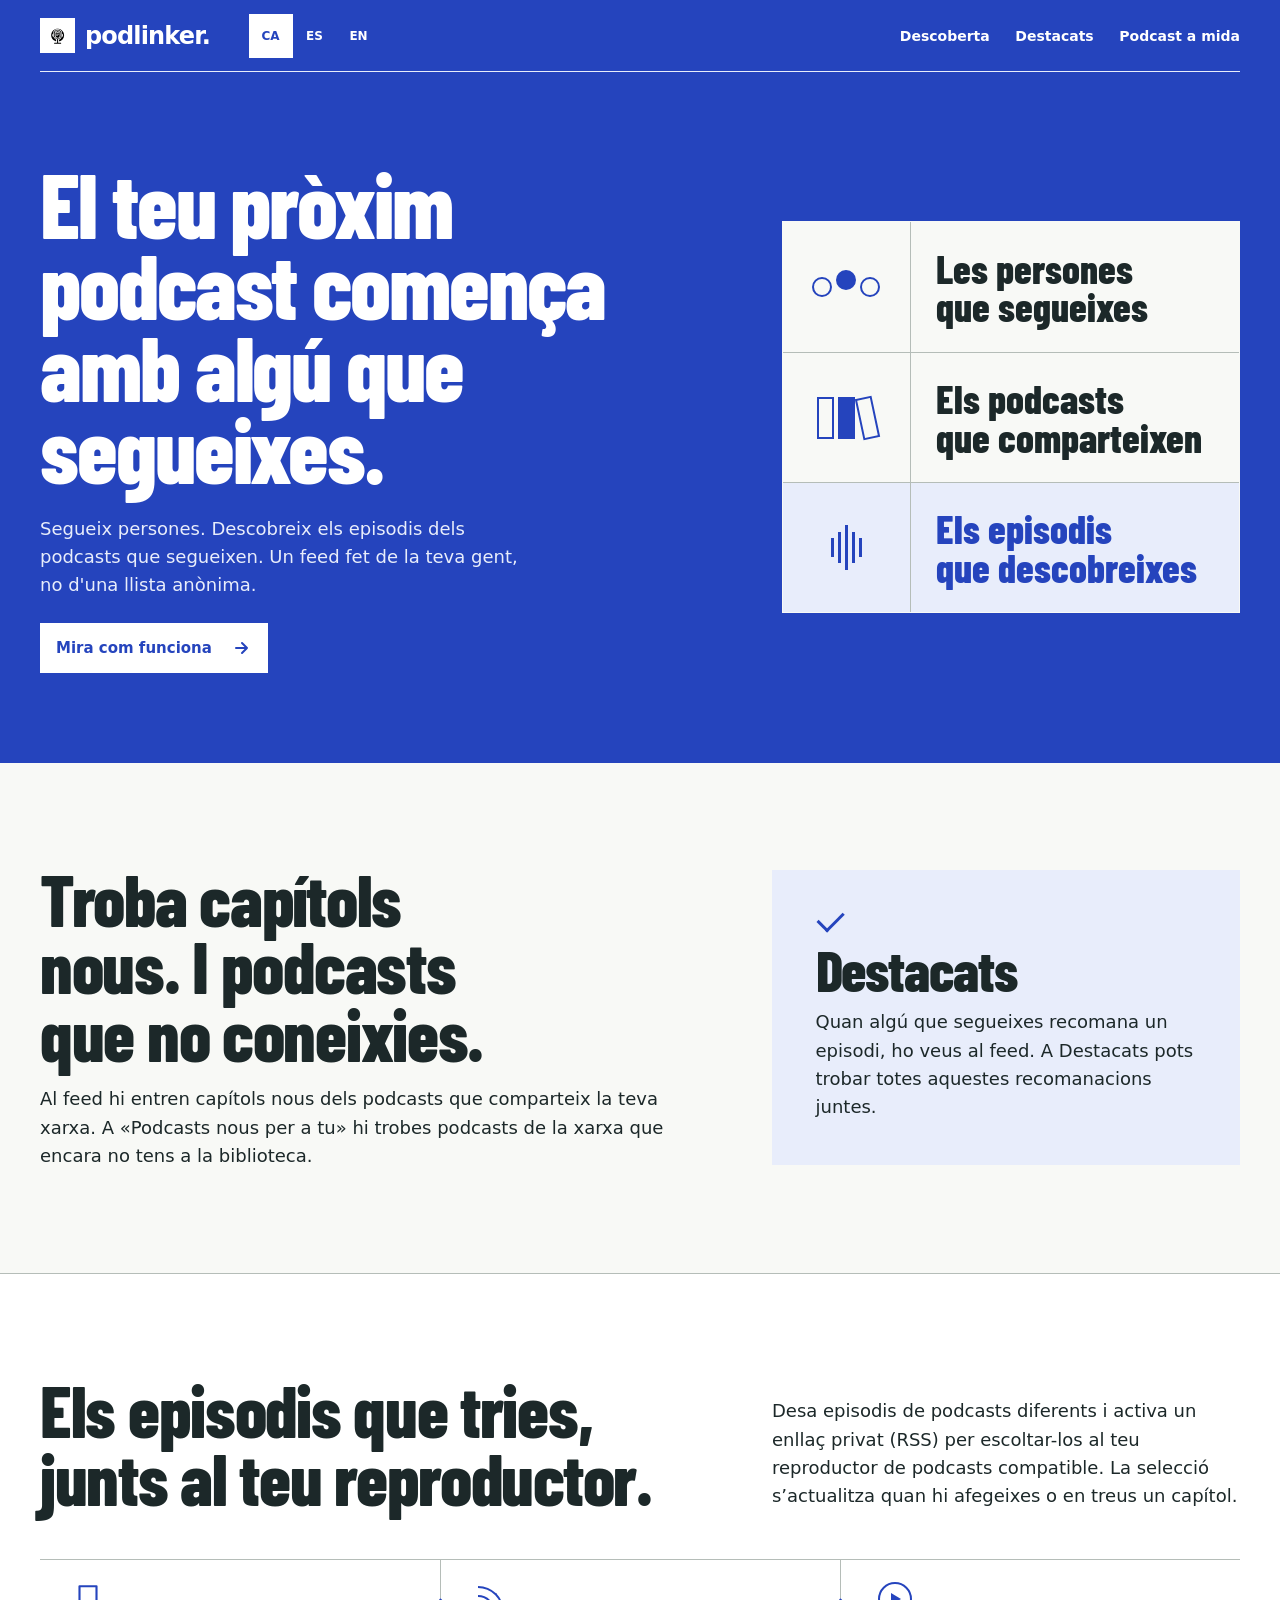
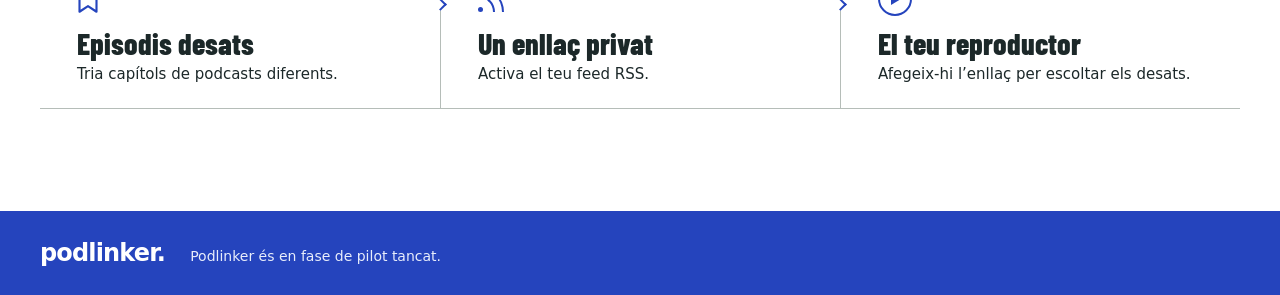
==== ca/index.html @ fc0872ed "Bring social discovery into the landing hero" ====
<!doctype html>
<html lang="ca">
<head>
  <meta charset="utf-8">
  <meta name="viewport" content="width=device-width, initial-scale=1">
  <meta name="theme-color" content="#2544bd">
  <title>Podlinker — Descobreix podcasts a través de la teva gent</title>
  <meta name="description" content="Descobreix episodis a través de les persones que segueixes. Desa els que tries i escolta&#x27;ls en un podcast a la teva mida.">
  <meta property="og:type" content="website">
  <meta property="og:title" content="Podlinker — Descobreix podcasts a través de la teva gent">
  <meta property="og:description" content="Descobreix episodis a través de les persones que segueixes. Desa els que tries i escolta&#x27;ls en un podcast a la teva mida.">
  <meta property="og:image" content="https://podlinker.com/assets/og-ca.png">
  <meta property="og:image:width" content="1200">
  <meta property="og:image:height" content="630">
  <meta property="og:url" content="https://podlinker.com/ca/">
  <link rel="canonical" href="https://podlinker.com/ca/">
  <link rel="alternate" hreflang="ca" href="https://podlinker.com/ca/">
<link rel="alternate" hreflang="es" href="https://podlinker.com/es/">
<link rel="alternate" hreflang="en" href="https://podlinker.com/en/">
  <link rel="alternate" hreflang="x-default" href="https://podlinker.com/">
  <link rel="icon" type="image/svg+xml" href="../assets/favicon.svg">
  <link rel="preload" href="../assets/barlow-condensed-800.woff2" as="font" type="font/woff2" crossorigin>
  <link rel="stylesheet" href="../assets/style.css">
  <script defer src="../assets/site.js"></script>
</head>
<body>
  <a class="skip-link" href="#main">Salta al contingut</a>
  <header class="site-header">
    <div class="wrap header-inner">
      <a class="brand" href="./" aria-label="Podlinker, inici"><span class="brand-mark"><img src="../assets/logo.svg" alt="" width="28" height="28"></span><span>podlinker<span class="brand-dot">.</span></span></a>
      <nav class="language-switch" aria-label="Idioma del web"><a href="../ca/" lang="ca" hreflang="ca" data-lang="ca" class="active" aria-current="page">CA<span class="sr-only"> — Català</span></a>
<a href="../es/" lang="es" hreflang="es" data-lang="es" class="" >ES<span class="sr-only"> — Español</span></a>
<a href="../en/" lang="en" hreflang="en" data-lang="en" class="" >EN<span class="sr-only"> — English</span></a></nav>
      <nav class="header-nav" aria-label="Navegació principal"><a href="#com-funciona">Descoberta</a><a href="#destacats">Destacats</a><a href="#podcast-a-mida">Podcast a mida</a></nav>
    </div>
  </header>
  <main id="main" tabindex="-1">
    <section class="hero" aria-labelledby="hero-title">
      <div class="wrap hero-inner">
        <div class="hero-main">
          <h1 id="hero-title">El teu pròxim podcast comença amb algú que segueixes.</h1>
          <p>Segueix persones. Descobreix els episodis dels podcasts que segueixen. Un feed fet de la teva gent, no d&#x27;una llista anònima.</p>
          <a class="button" href="#com-funciona">Mira com funciona <svg viewBox="0 0 20 20" aria-hidden="true"><path d="M4 10h11m-5-5 5 5-5 5"/></svg></a>
        </div>
        <ol class="signal-board" role="list">
          <li><span class="signal-icon signal-people" aria-hidden="true"><i></i><i></i><i></i></span><strong>Les persones que segueixes</strong></li>
          <li><span class="signal-icon signal-shows" aria-hidden="true"><i></i><i></i><i></i></span><strong>Els podcasts que comparteixen</strong></li>
          <li><span class="signal-icon signal-episodes" aria-hidden="true"><i></i><i></i><i></i><i></i><i></i></span><strong>Els episodis que descobreixes</strong></li>
        </ol>
      </div>
    </section>
    <section class="discovery" id="com-funciona" tabindex="-1" aria-labelledby="diagram-title">
      <div class="wrap discovery-grid">
        <div class="discovery-main">
          <h2 id="diagram-title">Troba capítols nous. I podcasts que no coneixies.</h2>
          <p>Al feed hi entren capítols nous dels podcasts que comparteix la teva xarxa. A «Podcasts nous per a tu» hi trobes podcasts de la xarxa que encara no tens a la biblioteca.</p>
        </div>
        <section class="highlights" id="destacats" tabindex="-1" aria-labelledby="highlights-title">
          <div class="highlight-mark" aria-hidden="true"></div>
          <h2 id="highlights-title">Destacats</h2>
          <p>Quan algú que segueixes recomana un episodi, ho veus al feed. A Destacats pots trobar totes aquestes recomanacions juntes.</p>
        </section>
      </div>
    </section>
    <section class="personal-podcast" id="podcast-a-mida" tabindex="-1" aria-labelledby="personal-podcast-title">
      <div class="wrap">
        <div class="personal-podcast-inner">
          <h2 id="personal-podcast-title">Els episodis que tries, junts al teu reproductor.</h2>
          <p>Desa episodis de podcasts diferents i activa un enllaç privat (RSS) per escoltar-los al teu reproductor de podcasts compatible. La selecció s’actualitza quan hi afegeixes o en treus un capítol.</p>
        </div>
        <ol class="saved-flow" role="list">
          <li class="flow-stage">
            <svg class="saved-icon" viewBox="0 0 24 24" aria-hidden="true"><path d="M6 3h12v18l-6-4-6 4V3Z"/></svg>
            <h3>Episodis desats</h3>
            <p>Tria capítols de podcasts diferents.</p>
          </li>
          <li class="flow-stage">
            <div class="flow-icon rss-icon" aria-hidden="true"><span></span><span></span><span></span></div>
            <h3>Un enllaç privat</h3>
            <p>Activa el teu feed RSS.</p>
          </li>
          <li class="flow-stage">
            <div class="flow-icon play-icon" aria-hidden="true"><span></span></div>
            <h3>El teu reproductor</h3>
            <p>Afegeix-hi l’enllaç per escoltar els desats.</p>
          </li>
        </ol>
      </div>
    </section>
  </main>
  <footer class="site-footer"><div class="wrap footer-inner"><span class="footer-brand">podlinker.</span><p>Podlinker és en fase de pilot tancat.</p></div></footer>
</body>
</html>
---- assets/style.css ----
@font-face {
  font-family: "Barlow Condensed";
  src: url("./barlow-condensed-700.woff2") format("woff2");
  font-weight: 700;
  font-display: swap;
}
@font-face {
  font-family: "Barlow Condensed";
  src: url("./barlow-condensed-800.woff2") format("woff2");
  font-weight: 800;
  font-display: swap;
}

:root {
  --blue: #2544bd;
  --ink: #1c2829;
  --paper: #f8f9f6;
  --white: #fff;
  --rule: #b5bdb8;
  --blue-light: #e8edfb;
  --display: "Barlow Condensed", sans-serif;
  --header-offset: 84px;
  background: var(--paper);
  color: var(--ink);
  font-family: system-ui, sans-serif;
  font-synthesis: none;
}

*, *::before, *::after { box-sizing: border-box; }
body { margin: 0; }
a { color: inherit; }
::selection { background: var(--blue-light); color: var(--ink); }
:focus-visible { outline: 3px solid var(--blue); outline-offset: 4px; }
.site-header :focus-visible, .hero :focus-visible { outline-color: var(--white); }
:where(#main, section[id]) { scroll-margin-top: var(--header-offset); }
.wrap { width: min(1232px, calc(100% - 80px)); margin-inline: auto; }
.sr-only {
  position: absolute;
  width: 1px;
  height: 1px;
  padding: 0;
  margin: -1px;
  overflow: hidden;
  clip-path: inset(50%);
  white-space: nowrap;
  border: 0;
}
.skip-link {
  position: fixed;
  z-index: 20;
  inset: 10px auto auto 10px;
  padding: 12px 16px;
  background: var(--white);
  color: var(--blue);
  transform: translateY(-150%);
}
.skip-link:focus { transform: translateY(0); }

.site-header {
  position: sticky;
  top: 0;
  z-index: 10;
  color: var(--white);
  background: var(--blue);
}
.header-inner {
  min-height: 72px;
  display: flex;
  align-items: center;
  gap: clamp(16px, 3vw, 42px);
  border-bottom: 1px solid var(--blue-light);
}
.brand {
  display: inline-flex;
  align-items: center;
  gap: 10px;
  min-height: 44px;
  text-decoration: none;
  white-space: nowrap;
  font-size: 24px;
  font-weight: 800;
  letter-spacing: -.035em;
}
.brand-mark { display: grid; place-items: center; width: 35px; height: 35px; background: var(--white); }
.brand-mark img { width: 27px; height: 27px; }
.header-nav {
  display: flex;
  flex-wrap: wrap;
  gap: 0 clamp(12px, 2vw, 28px);
  margin-left: auto;
  font-size: 14px;
  font-weight: 700;
}
.header-nav a, .language-switch a {
  display: grid;
  min-height: 44px;
  align-items: center;
  text-decoration: none;
}
.header-nav a:hover, .language-switch a:hover { text-decoration: underline; text-underline-offset: 4px; }
.language-switch { display: flex; font-size: 12px; font-weight: 800; }
.language-switch a { min-width: 44px; justify-items: center; }
.language-switch a.active { background: var(--white); color: var(--blue); }

.hero { background: var(--blue); color: var(--white); }
.hero-inner {
  display: grid;
  grid-template-columns: minmax(0, 1.45fr) minmax(280px, 1fr);
  align-items: center;
  gap: clamp(32px, 6vw, 88px);
  padding-block: clamp(58px, 7vw, 102px);
}
.hero h1 {
  margin: 0;
  max-width: 17ch;
  font: 800 clamp(59px, 7.1vw, 96px)/.9 var(--display);
  letter-spacing: -.023em;
  text-wrap: balance;
}
.hero-main p {
  max-width: 44ch;
  margin: 26px 0 24px;
  color: var(--blue-light);
  font-size: 18px;
  line-height: 1.56;
}
.button {
  width: fit-content;
  display: inline-flex;
  align-items: center;
  justify-content: space-between;
  gap: 20px;
  min-height: 50px;
  padding: 8px 16px;
  background: var(--white);
  color: var(--blue);
  font-size: 15px;
  font-weight: 800;
  text-decoration: none;
}
.button:hover { background: var(--blue-light); }
.button svg { flex: 0 0 20px; width: 20px; fill: none; stroke: currentColor; stroke-width: 2; stroke-linecap: round; stroke-linejoin: round; }

.signal-board {
  list-style: none;
  margin: 0;
  padding: 0;
  background: var(--paper);
  color: var(--ink);
  border: 1px solid var(--paper);
}
.signal-board li {
  display: grid;
  grid-template-columns: clamp(74px, 10vw, 130px) minmax(0, 1fr);
  align-items: stretch;
  min-height: clamp(82px, 11vw, 130px);
}
.signal-board li + li { border-top: 1px solid var(--rule); }
.signal-board strong {
  align-content: center;
  padding: 12px clamp(13px, 2vw, 25px);
  font: 800 clamp(24px, 3.1vw, 43px)/.97 var(--display);
  text-wrap: balance;
}
.signal-board li:last-child { background: var(--blue-light); color: var(--blue); }
.signal-icon {
  position: relative;
  display: flex;
  align-items: center;
  justify-content: center;
  gap: 4px;
  color: var(--blue);
  border-right: 1px solid var(--rule);
}
.signal-icon i { display: block; }
.signal-people i {
  width: clamp(10px, 1.55vw, 20px);
  height: clamp(10px, 1.55vw, 20px);
  border: 2px solid currentColor;
  border-radius: 50%;
}
.signal-people i:nth-child(2) { background: currentColor; translate: 0 -7px; }
.signal-shows i { width: clamp(9px, 1.35vw, 17px); height: clamp(22px, 3.3vw, 42px); border: 2px solid currentColor; }
.signal-shows i:nth-child(2) { background: currentColor; }
.signal-shows i:nth-child(3) { transform: rotate(-12deg); }
.signal-episodes i { width: 3px; height: 19px; background: currentColor; }
.signal-episodes i:nth-child(2), .signal-episodes i:nth-child(4) { height: 31px; }
.signal-episodes i:nth-child(3) { height: 45px; }

.discovery, .personal-podcast { padding-block: clamp(54px, 8vw, 106px); }
.discovery-grid, .personal-podcast-inner {
  display: grid;
  grid-template-columns: minmax(0, 1.4fr) minmax(0, 1fr);
  gap: clamp(28px, 6vw, 82px);
}
.discovery-grid { align-items: center; }
.personal-podcast-inner { align-items: end; }
.discovery-main h2, .personal-podcast h2, .highlights h2 {
  font: 800 clamp(43px, 5.6vw, 76px)/.94 var(--display);
  letter-spacing: -.018em;
  text-wrap: balance;
  margin: 0;
}
.discovery p, .personal-podcast-inner p {
  font-size: 18px;
  line-height: 1.58;
  max-width: 55ch;
  margin: 18px 0 0;
}
.highlights { background: var(--blue-light); padding: clamp(23px, 3.4vw, 46px); }
.highlights h2 { font-size: clamp(35px, 4.5vw, 57px); }
.highlights p { margin-top: 11px; }
.highlight-mark {
  width: 25px;
  height: 15px;
  margin-bottom: 15px;
  border-bottom: 3px solid var(--blue);
  border-left: 3px solid var(--blue);
  transform: rotate(-45deg) translateX(3px);
}
.personal-podcast { background: var(--white); border-top: 1px solid var(--rule); }
.personal-podcast-inner p { margin-block: 0; }
.saved-flow {
  margin: clamp(24px, 4vw, 48px) 0 0;
  padding: 0;
  list-style: none;
  display: grid;
  grid-template-columns: repeat(3, minmax(0, 1fr));
  border-block: 1px solid var(--rule);
}
.flow-stage {
  position: relative;
  min-width: 0;
  padding: 22px clamp(15px, 3vw, 37px);
}
.flow-stage + .flow-stage { border-left: 1px solid var(--rule); }
.flow-stage + .flow-stage::before {
  content: "";
  position: absolute;
  inset: 40px auto auto -5px;
  width: 9px;
  height: 9px;
  border-top: 2px solid var(--blue);
  border-right: 2px solid var(--blue);
  background: var(--white);
  transform: rotate(45deg);
}
.flow-stage h3 { margin: 12px 0 0; font: 800 30px/1 var(--display); }
.flow-stage p { margin: 6px 0 0; font-size: 15px; line-height: 1.45; }
.flow-icon, .saved-icon { display: block; width: 34px; height: 34px; color: var(--blue); }
.saved-icon { fill: none; stroke: currentColor; stroke-width: 1.5; stroke-linejoin: round; margin-left: -6px; }
.rss-icon { position: relative; }
.rss-icon span {
  position: absolute;
  left: 0;
  bottom: 4px;
  border: 2px solid currentColor;
  border-left: 0;
  border-bottom: 0;
  border-radius: 0 100% 0 0;
}
.rss-icon span:nth-child(1) { width: 26px; height: 26px; }
.rss-icon span:nth-child(2) { width: 17px; height: 17px; }
.rss-icon span:nth-child(3) { width: 5px; height: 5px; border: 0; background: currentColor; border-radius: 50%; }
.play-icon { display: grid; place-items: center; border: 2px solid currentColor; border-radius: 50%; }
.play-icon span { margin-left: 2px; border-block: 6px solid transparent; border-left: 10px solid currentColor; }
.site-footer { background: var(--blue); color: var(--white); }
.footer-inner { display: flex; flex-wrap: wrap; align-items: baseline; gap: 8px 25px; padding-block: 28px; }
.footer-brand { font-size: 24px; font-weight: 800; letter-spacing: -.035em; }
.site-footer p { margin: 0; font-size: 14px; color: var(--blue-light); }

@media (max-width: 800px) {
  :root { --header-offset: 144px; }
  .wrap { width: min(620px, calc(100% - 36px)); }
  .header-inner { flex-wrap: wrap; justify-content: space-between; padding-top: 8px; gap: 0 8px; }
  .brand { font-size: 21px; }
  .header-nav { order: 3; width: 100%; margin: 0; font-size: 13px; }
  .hero-inner, .discovery-grid, .personal-podcast-inner { grid-template-columns: minmax(0, 1fr); }
  .hero-inner { padding-block: 40px; }
  .hero h1 { max-width: 16ch; font-size: clamp(49px, 9.5vw, 72px); }
  .hero-main p { margin-top: 19px; }
  .signal-board strong { font-size: clamp(26px, 4.5vw, 38px); }
  .personal-podcast-inner { gap: 14px; }
}
@media (max-width: 520px) {
  .saved-flow { grid-template-columns: minmax(0, 1fr); }
  .flow-stage {
    display: grid;
    grid-template-columns: 34px minmax(0, 1fr);
    column-gap: 15px;
    padding-inline: 9px;
  }
  .flow-icon, .saved-icon { grid-row: span 2; align-self: center; margin-left: 0; }
  .flow-stage h3 { margin: 0; }
  .flow-stage p { grid-column: 2; }
  .flow-stage + .flow-stage { border-left: 0; border-top: 1px solid var(--rule); }
  .flow-stage + .flow-stage::before { inset: -5px auto auto 22px; transform: rotate(135deg); }
}
@media (max-width: 380px) {
  .brand { gap: 7px; font-size: 19px; }
  .brand-mark { width: 30px; height: 30px; }
  .header-nav { gap: 0 10px; font-size: 12px; }
}
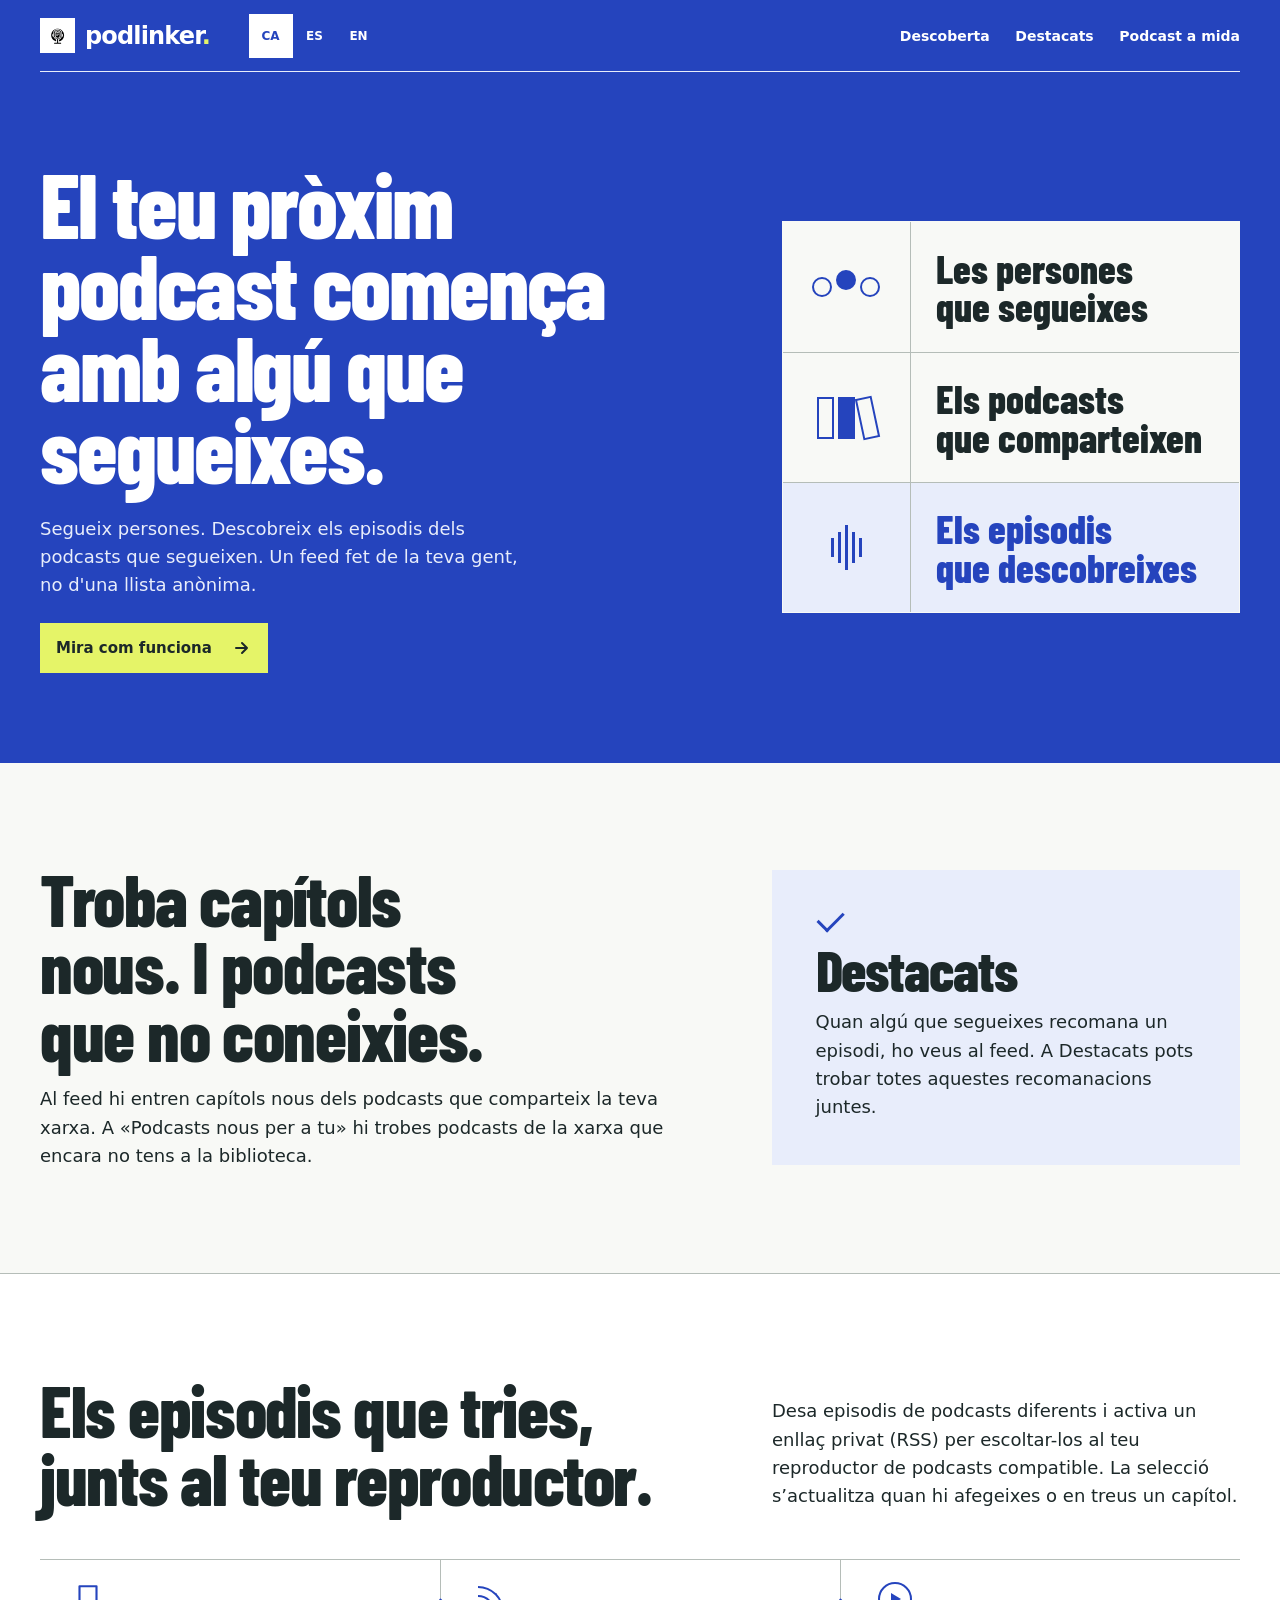
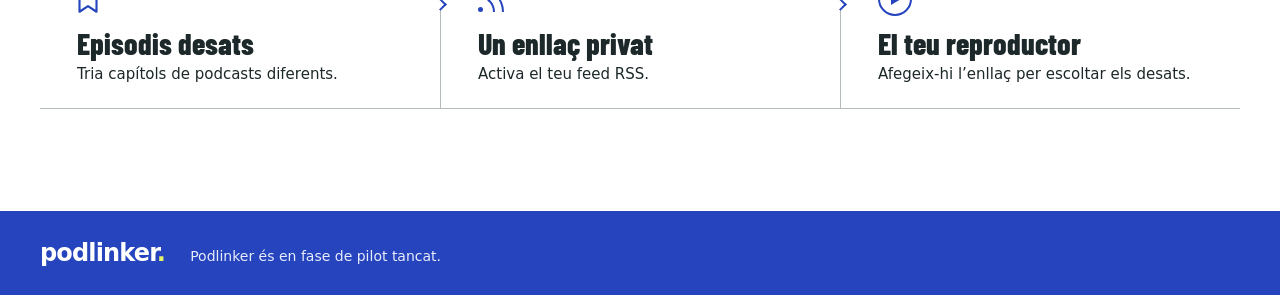
==== commit 70049f71: "Use a restrained lime brand accent" ====
--- a/ca/index.html
+++ b/ca/index.html
@@ -20,8 +20,8 @@
   <link rel="alternate" hreflang="x-default" href="https://podlinker.com/">
   <link rel="icon" type="image/svg+xml" href="../assets/favicon.svg">
   <link rel="preload" href="../assets/barlow-condensed-800.woff2" as="font" type="font/woff2" crossorigin>
-  <link rel="stylesheet" href="../assets/style.css">
-  <script defer src="../assets/site.js"></script>
+  <link rel="stylesheet" href="../assets/style.css?v=7cbe4e776533128f">
+  <script defer src="../assets/site.js?v=c87c66ca628c0238"></script>
 </head>
 <body>
   <a class="skip-link" href="#main">Salta al contingut</a>
@@ -88,6 +88,6 @@
       </div>
     </section>
   </main>
-  <footer class="site-footer"><div class="wrap footer-inner"><span class="footer-brand">podlinker.</span><p>Podlinker és en fase de pilot tancat.</p></div></footer>
+  <footer class="site-footer"><div class="wrap footer-inner"><span class="footer-brand">podlinker<span class="brand-dot">.</span></span><p>Podlinker és en fase de pilot tancat.</p></div></footer>
 </body>
 </html>
--- a/assets/style.css
+++ b/assets/style.css
@@ -16,6 +16,8 @@
   --ink: #1c2829;
   --paper: #f8f9f6;
   --white: #fff;
+  --signal-lime: #e5f468;
+  --signal-lime-hover: #f1faad;
   --rule: #b5bdb8;
   --blue-light: #e8edfb;
   --display: "Barlow Condensed", sans-serif;
@@ -81,6 +83,7 @@
   font-weight: 800;
   letter-spacing: -.035em;
 }
+.brand-dot { color: var(--signal-lime); }
 .brand-mark { display: grid; place-items: center; width: 35px; height: 35px; background: var(--white); }
 .brand-mark img { width: 27px; height: 27px; }
 .header-nav {
@@ -132,13 +135,13 @@
   gap: 20px;
   min-height: 50px;
   padding: 8px 16px;
-  background: var(--white);
-  color: var(--blue);
+  background: var(--signal-lime);
+  color: var(--ink);
   font-size: 15px;
   font-weight: 800;
   text-decoration: none;
 }
-.button:hover { background: var(--blue-light); }
+.button:hover { background: var(--signal-lime-hover); }
 .button svg { flex: 0 0 20px; width: 20px; fill: none; stroke: currentColor; stroke-width: 2; stroke-linecap: round; stroke-linejoin: round; }
 
 .signal-board {
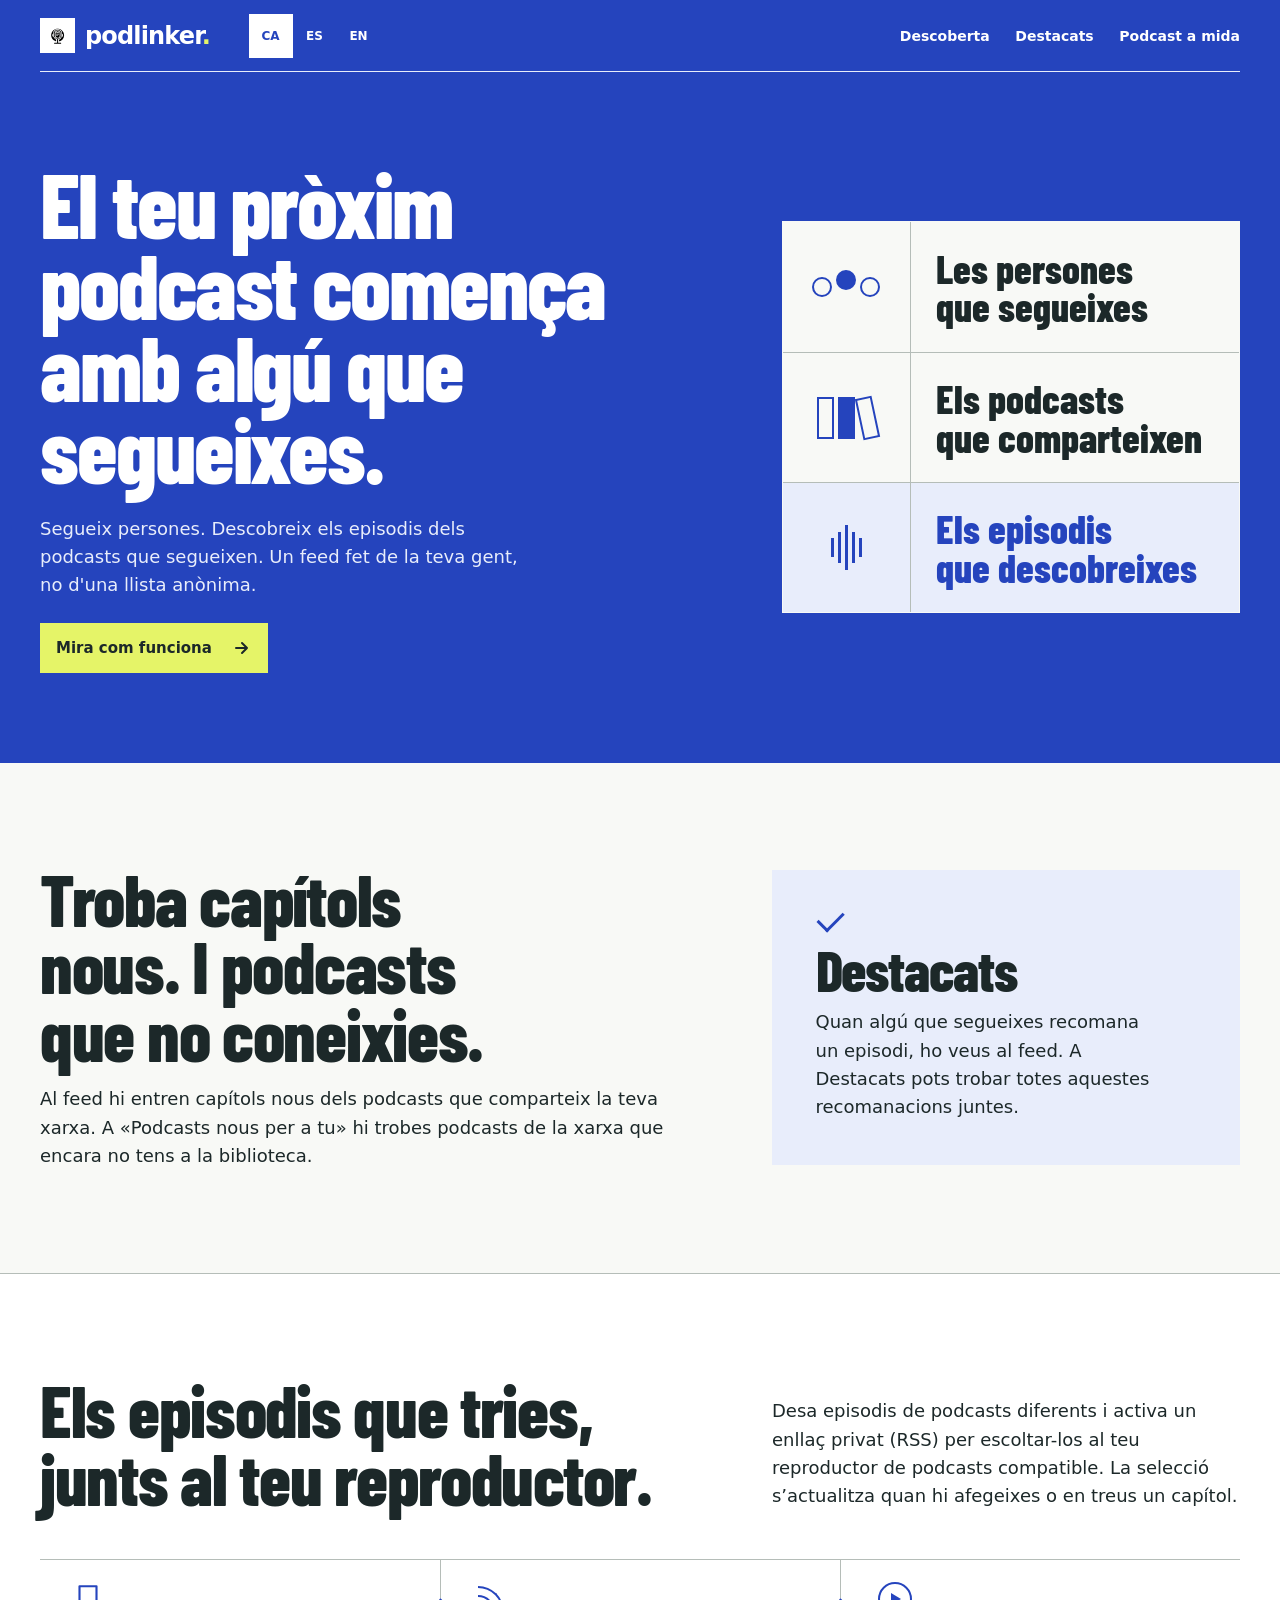
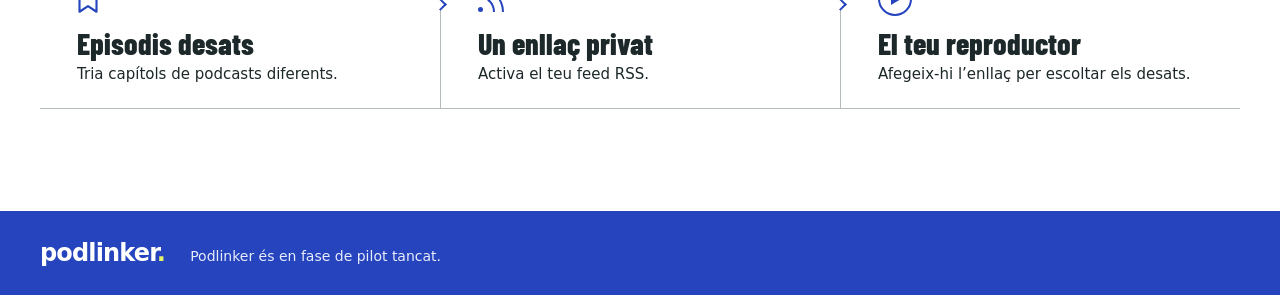
==== commit 08bb9f19: "Bring landing actions into view and preserve 404 language" ====
--- a/ca/index.html
+++ b/ca/index.html
@@ -20,8 +20,8 @@
   <link rel="alternate" hreflang="x-default" href="https://podlinker.com/">
   <link rel="icon" type="image/svg+xml" href="../assets/favicon.svg">
   <link rel="preload" href="../assets/barlow-condensed-800.woff2" as="font" type="font/woff2" crossorigin>
-  <link rel="stylesheet" href="../assets/style.css?v=7cbe4e776533128f">
-  <script defer src="../assets/site.js?v=c87c66ca628c0238"></script>
+  <link rel="stylesheet" href="../assets/style.css?v=2c84f81fd9267e02">
+  <script defer src="../assets/site.js?v=2222bf8b9abe0d15"></script>
 </head>
 <body>
   <a class="skip-link" href="#main">Salta al contingut</a>
--- a/assets/style.css
+++ b/assets/style.css
@@ -126,6 +126,7 @@
   color: var(--blue-light);
   font-size: 18px;
   line-height: 1.56;
+  text-wrap: pretty;
 }
 .button {
   width: fit-content;
@@ -212,7 +213,7 @@
 }
 .highlights { background: var(--blue-light); padding: clamp(23px, 3.4vw, 46px); }
 .highlights h2 { font-size: clamp(35px, 4.5vw, 57px); }
-.highlights p { margin-top: 11px; }
+.highlights p { margin-top: 11px; text-wrap: pretty; }
 .highlight-mark {
   width: 25px;
   height: 15px;
@@ -303,4 +304,88 @@
   .brand { gap: 7px; font-size: 19px; }
   .brand-mark { width: 30px; height: 30px; }
   .header-nav { gap: 0 10px; font-size: 12px; }
-}
+  .hero-inner { padding-block: 28px; row-gap: 24px; }
+  .hero h1 { font-size: clamp(45px, 12.9vw, 49px); }
+  .hero-main p { margin-block: 16px 20px; font-size: 16px; line-height: 1.5; }
+}
+
+.locale-links {
+  display: flex;
+  flex-wrap: wrap;
+  gap: 0 24px;
+}
+.locale-links a {
+  display: inline-flex;
+  align-items: center;
+  min-height: 44px;
+  color: var(--blue);
+  text-underline-offset: 3px;
+}
+.landing-language .brand { margin: 0; }
+.landing-language .wrap { width: min(390px, calc(100% - 36px)); }
+.landing-language main { padding-block: 28px; }
+.landing-language .locale-links { display: grid; gap: 0; border-top: 1px solid var(--rule); }
+.landing-language .locale-links a {
+  min-height: 50px;
+  padding-inline: 12px;
+  border-bottom: 1px solid var(--rule);
+  font-weight: 700;
+}
+.landing-language .locale-links a:hover { background: var(--blue-light); }
+
+/* The recovery page borrows the landing's blue broadcast field and lime action. */
+.landing-not-found {
+  display: grid;
+  grid-template-areas: "mark recovery";
+  grid-template-columns: minmax(0, .8fr) minmax(0, 1fr);
+  align-items: center;
+  gap: clamp(28px, 6vw, 88px);
+  padding-block: clamp(36px, 8vw, 100px);
+}
+.error-frequency {
+  grid-area: mark;
+  display: grid;
+  place-items: center;
+  min-height: clamp(180px, 30vw, 350px);
+  background: var(--blue);
+  color: var(--white);
+  padding: 24px;
+}
+.error-frequency span {
+  font: 800 clamp(112px, 16vw, 240px)/.76 var(--display);
+  letter-spacing: -.035em;
+  padding-bottom: .13em;
+  border-bottom: 4px solid var(--signal-lime);
+}
+.error-recovery { grid-area: recovery; }
+.error-recovery h1 {
+  margin: 0;
+  max-width: 17ch;
+  font: 800 clamp(42px, 5.5vw, 72px)/.94 var(--display);
+  letter-spacing: -.02em;
+  text-wrap: balance;
+}
+.error-recovery p { margin: 14px 0 22px; max-width: 38ch; line-height: 1.55; }
+.error-recovery .button { border: 1px solid var(--ink); }
+.error-recovery .locale-links {
+  margin-top: 24px;
+  border-top: 1px solid var(--rule);
+}
+.error-recovery .error-fallback {
+  max-width: none;
+  font-size: clamp(30px, 4vw, 50px);
+  line-height: 1.05;
+}
+.error-fallback span {
+  display: block;
+}
+@media (max-width: 760px) {
+  .landing-not-found {
+    grid-template-areas: "recovery" "mark";
+    grid-template-columns: minmax(0, 1fr);
+    gap: 20px;
+    padding-block: 24px;
+  }
+  .error-frequency { min-height: 0; padding: 16px; }
+  .error-frequency span { font-size: clamp(64px, 15vw, 112px); }
+}
